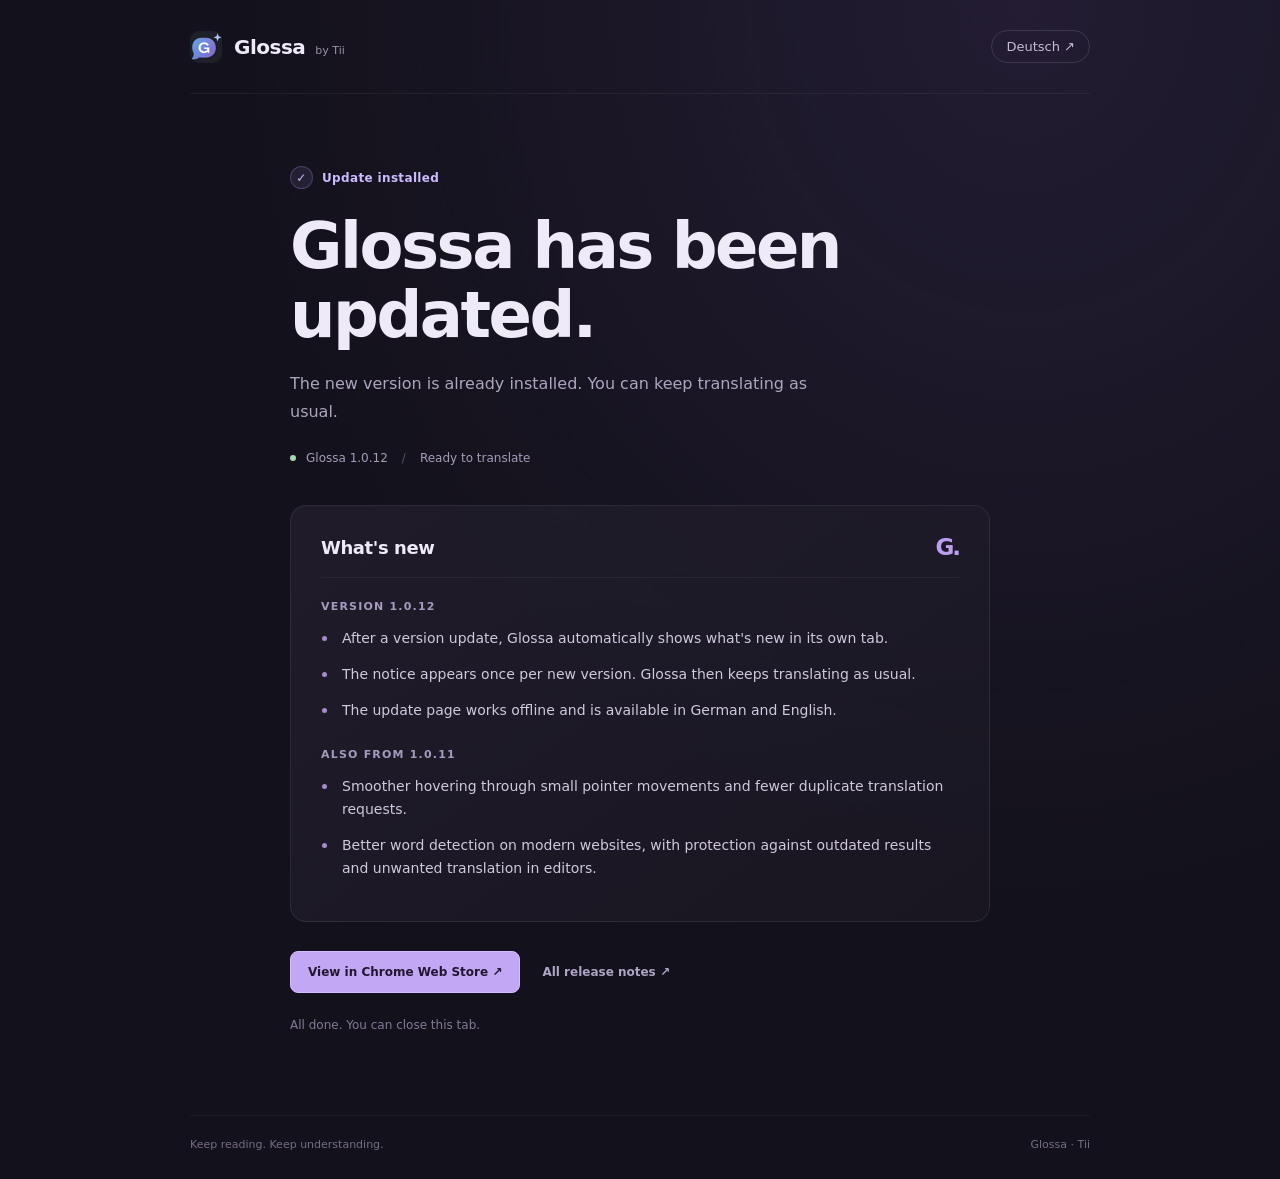
==== updates.html @ 28703925 "Show bundled release notes once after installed updates in v1.0.12" ====
<!DOCTYPE html>
<html lang="de">
<head>
  <meta charset="utf-8" />
  <meta name="viewport" content="width=device-width, initial-scale=1" />
  <meta name="color-scheme" content="dark" />
  <title>Glossa wurde aktualisiert</title>
  <link rel="icon" href="icons/icon48.png" />
  <link rel="stylesheet" href="updates.css" />
  <script src="updates.js" defer></script>
</head>
<body>
  <div class="shell">
    <header>
      <a class="brand" href="https://github.com/TiiTime/Glossa" target="_blank" rel="noopener noreferrer" aria-label="Glossa auf GitHub">
        <img src="icons/icon48.png" alt="" width="32" height="32" />
        <span>Glossa<span class="byline">by Tii</span></span>
      </a>
      <button id="language" type="button" aria-label="Switch to English">English <span aria-hidden="true">↗</span></button>
    </header>
    <main>
      <div class="status"><span aria-hidden="true">✓</span><span id="status">Update installiert</span></div>
      <h1 id="title">Glossa wurde<br />aktualisiert.</h1>
      <p class="intro" id="intro">Die neue Version ist bereits installiert. Du kannst wie gewohnt weiterübersetzen.</p>
      <div class="version-line"><span class="dot" aria-hidden="true"></span><span id="version">Glossa</span><span class="separator">/</span><span id="version-label">Bereit zum Übersetzen</span></div>
      <section class="notes" aria-labelledby="notes-title">
        <div class="section-heading"><h2 id="notes-title">Das ist neu</h2><span class="small-mark" aria-hidden="true">G.</span></div>
        <div id="release-notes" aria-live="polite"><p id="loading">Versionshinweise werden geladen …</p></div>
      </section>
      <div class="actions">
        <a class="primary" id="store" href="https://chromewebstore.google.com/detail/glossa/jopklcgamodpahihakgiogohpiaafamm" target="_blank" rel="noopener noreferrer">Im Chrome Web Store ansehen <span aria-hidden="true">↗</span></a>
        <a class="secondary" id="github" href="https://github.com/TiiTime/Glossa/releases" target="_blank" rel="noopener noreferrer">Alle Versionshinweise <span aria-hidden="true">↗</span></a>
      </div>
      <p class="hint" id="hint">Alles erledigt. Du kannst diesen Tab schließen.</p>
    </main>
    <footer><span id="footer">Einfach lesen. Einfach verstehen.</span><span>Glossa · Tii</span></footer>
  </div>
</body>
</html>
---- updates.css ----
:root{font-family:"Segoe UI",system-ui,sans-serif;color:#eeeaf8;background:#13111b;font-synthesis:none;color-scheme:dark}
*{box-sizing:border-box}
body{margin:0;background:radial-gradient(ellipse at 80% 0,rgba(148,110,223,.12),transparent 55%),#13111b;min-height:100vh}
a{color:inherit;text-decoration:none}
button,a{-webkit-tap-highlight-color:transparent}
a:focus-visible,button:focus-visible{outline:3px solid #c5b0ff;outline-offset:5px}
.shell{max-width:980px;margin:0 auto;padding:0 40px}
header{display:flex;align-items:center;justify-content:space-between;padding:30px 0;border-bottom:1px solid #ffffff0d}
.brand{display:flex;gap:12px;align-items:center;font-size:20px;font-weight:650;letter-spacing:-.5px}
.brand img{border-radius:9px}.byline{font-size:11px;color:#9992a9;font-weight:400;letter-spacing:0;margin-left:10px}
button{font:inherit;font-size:13px;color:#c4bdd4;background:transparent;border:1px solid #ffffff20;border-radius:20px;padding:8px 14px;cursor:pointer}
button span{margin-left:10px}button:hover{background:#ffffff08}
main{max-width:700px;margin:72px auto 80px}
.status{display:inline-flex;align-items:center;gap:9px;font-size:12px;color:#cdbbff;font-weight:600;letter-spacing:.35px}
.status>span:first-child{display:grid;place-items:center;width:23px;height:23px;background:#b699fa1a;border:1px solid #b699fa40;border-radius:50%}
h1{font-size:clamp(38px,6vw,64px);line-height:1.08;letter-spacing:-2.5px;font-weight:650;margin:23px 0 20px;max-width:650px}
.intro{max-width:530px;font-size:16px;line-height:1.75;color:#ada5be;margin:0}
.version-line{display:flex;gap:10px;align-items:center;margin:25px 0 40px;font-size:12px;color:#a69bb9;flex-wrap:wrap}.dot{width:6px;height:6px;border-radius:50%;background:#a8d8b0}.separator{color:#554c64;margin:0 4px}
.notes{border:1px solid #ffffff14;border-radius:16px;background:linear-gradient(145deg,#24202fbb,#1b1824bb);padding:28px 30px}
.section-heading{display:flex;align-items:center;justify-content:space-between;border-bottom:1px solid #ffffff0d;padding-bottom:17px;margin-bottom:22px}
h2{font-size:18px;letter-spacing:-.4px;margin:0;font-weight:600}.small-mark{font-weight:650;color:#bba0f0;font-size:23px;letter-spacing:-2px}
h3{font-size:11px;text-transform:uppercase;letter-spacing:1.2px;color:#a79abf;font-weight:600;margin:25px 0 14px}
.release-group:first-child h3{margin-top:0}ul{list-style:none;padding:0;margin:0}li{position:relative;padding-left:21px;margin:13px 0;font-size:14px;line-height:1.65;color:#d0c8de}li::before{content:"";position:absolute;left:1px;top:9px;width:5px;height:5px;border-radius:50%;background:#a78bcf}
.actions{display:flex;align-items:center;gap:22px;flex-wrap:wrap;margin-top:29px;font-size:12px;font-weight:600}.actions span{margin-left:10px}
.primary{padding:13px 17px;background:#c2a7f4;color:#21172f;border:1px solid #d4bcff;border-radius:8px}.primary:hover{background:#d2baff}.secondary{color:#b0a4c5}.secondary:hover{color:#eeeaf8}
.hint{font-size:12px;color:#857a96;margin-top:23px;line-height:1.6}footer{display:flex;justify-content:space-between;gap:20px;padding:22px 0 28px;border-top:1px solid #ffffff0d;color:#776d87;font-size:11px}
@media(max-width:600px){.shell{padding:0 22px}header{padding:22px 0}main{margin:45px auto 52px}h1{letter-spacing:-1.5px}.notes{padding:22px 20px}.actions{align-items:flex-start;flex-direction:column;gap:20px}footer{flex-direction:column;gap:8px}.byline{display:none}}
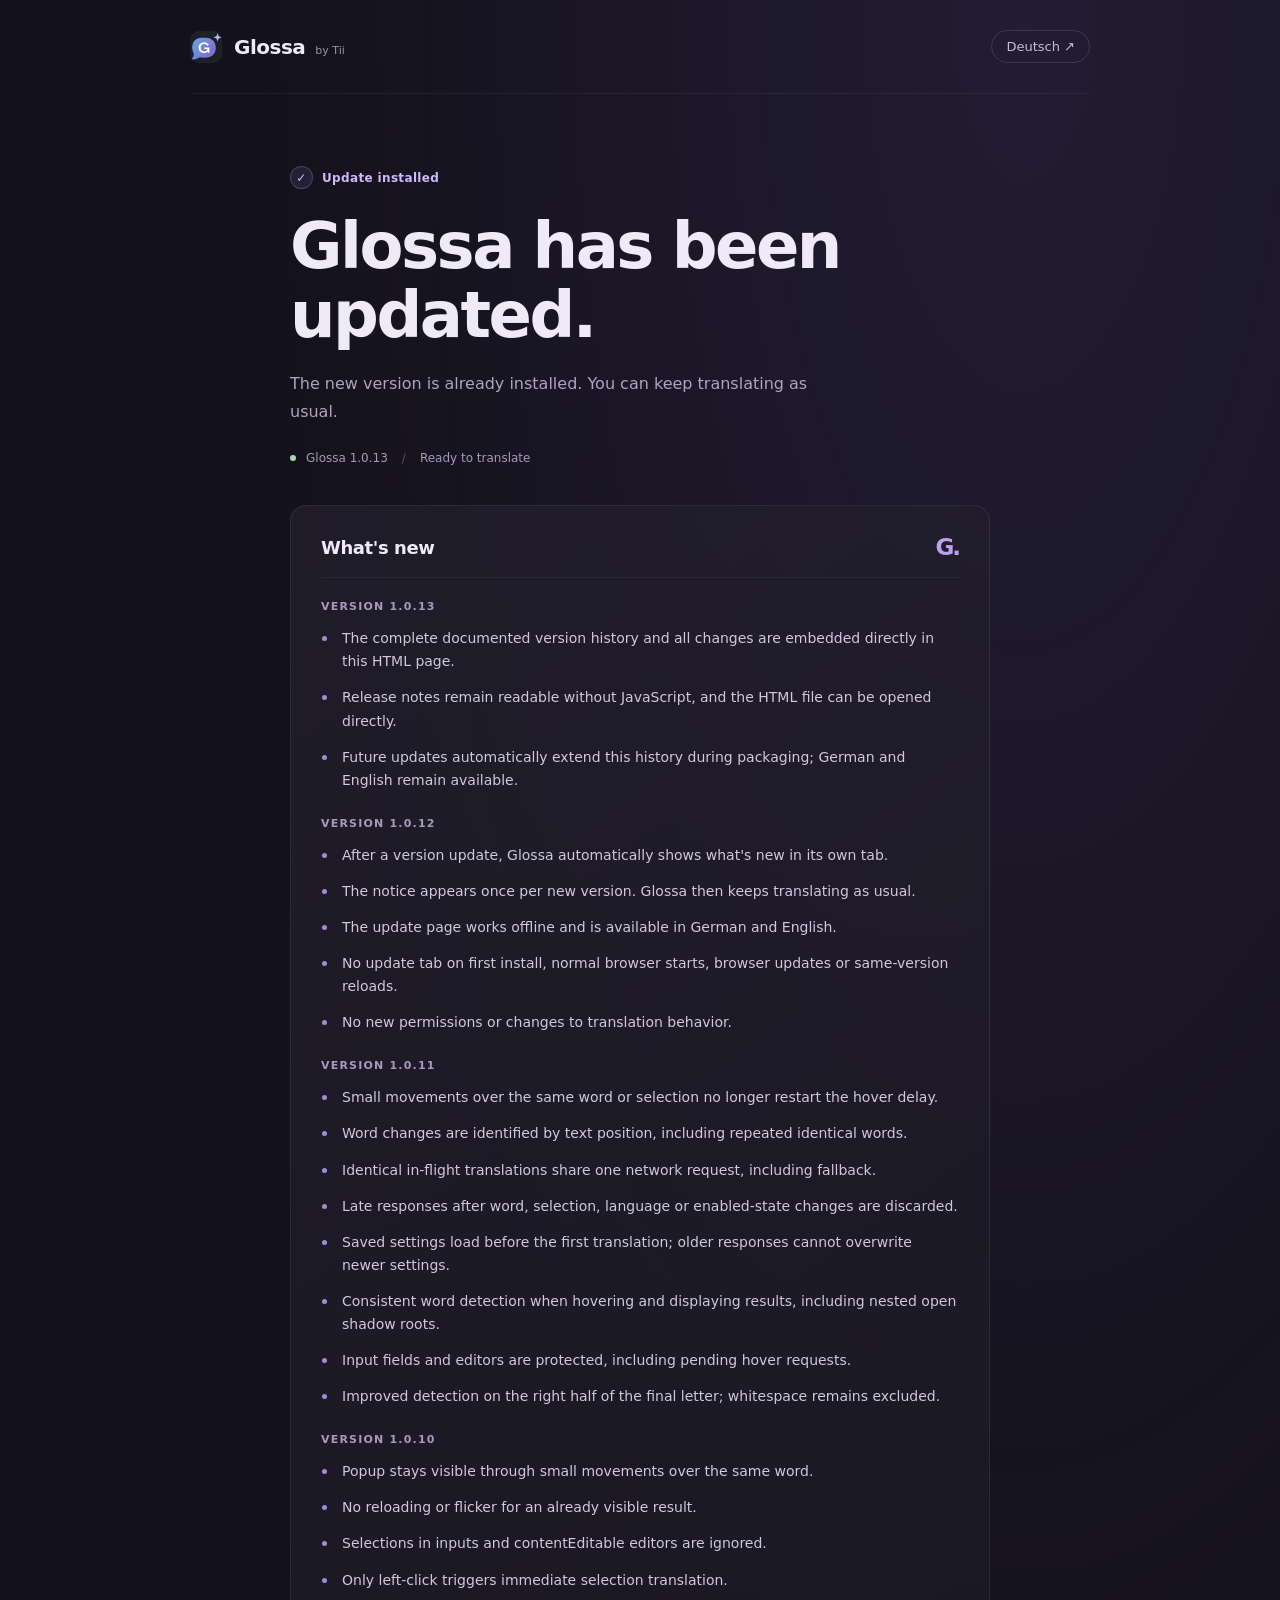
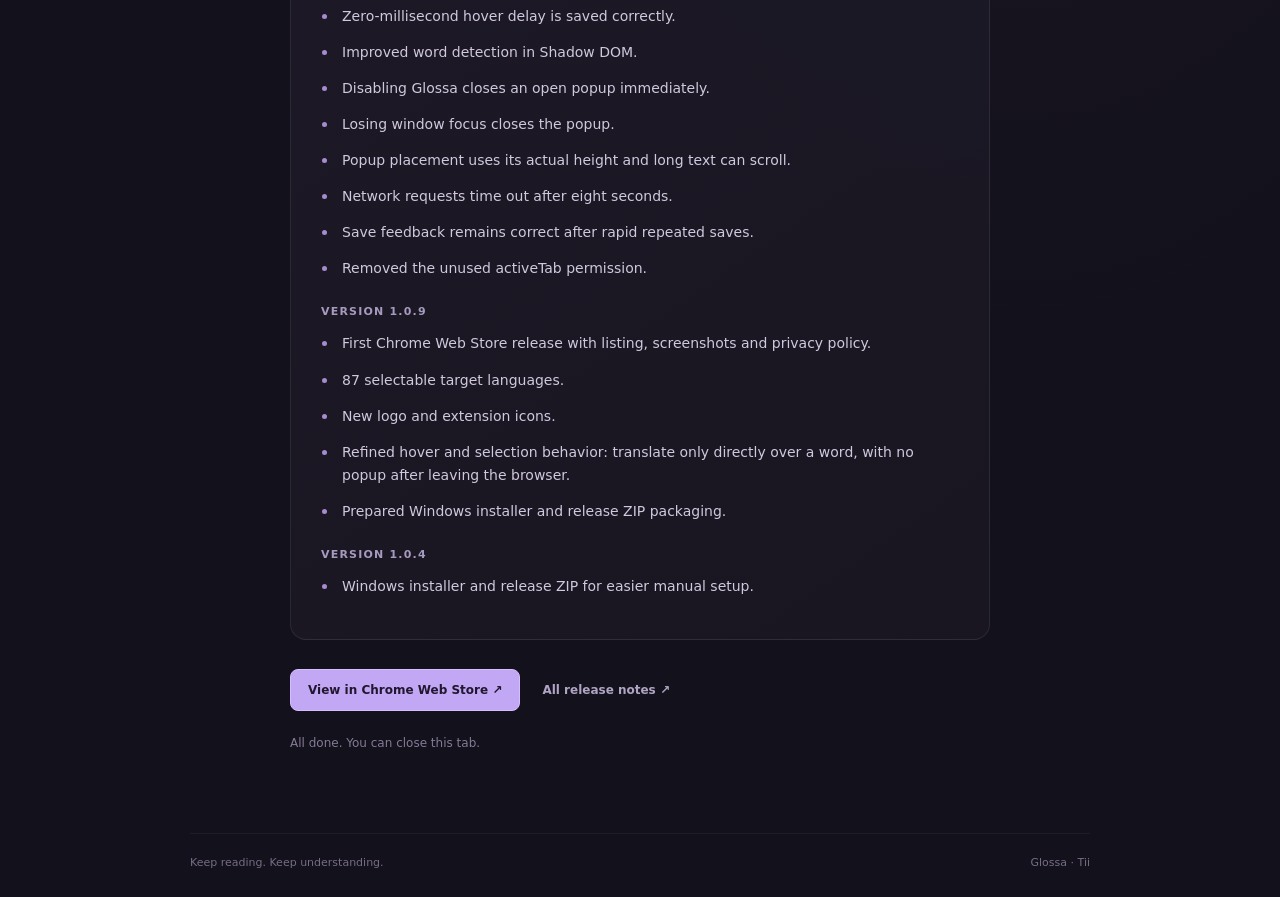
==== commit b10584d9: "Embed complete release history directly in updates.html for v1.0.13" ====
--- a/updates.html
+++ b/updates.html
@@ -20,12 +20,49 @@
     </header>
     <main>
       <div class="status"><span aria-hidden="true">✓</span><span id="status">Update installiert</span></div>
-      <h1 id="title">Glossa wurde<br />aktualisiert.</h1>
+      <h1 id="title">Glossa wurde<br /> aktualisiert.</h1>
       <p class="intro" id="intro">Die neue Version ist bereits installiert. Du kannst wie gewohnt weiterübersetzen.</p>
       <div class="version-line"><span class="dot" aria-hidden="true"></span><span id="version">Glossa</span><span class="separator">/</span><span id="version-label">Bereit zum Übersetzen</span></div>
       <section class="notes" aria-labelledby="notes-title">
         <div class="section-heading"><h2 id="notes-title">Das ist neu</h2><span class="small-mark" aria-hidden="true">G.</span></div>
-        <div id="release-notes" aria-live="polite"><p id="loading">Versionshinweise werden geladen …</p></div>
+        <div id="release-notes" aria-live="polite">
+<!-- release-notes:start -->
+<section class="release-group" data-release-version="1.0.13"><h3>Version 1.0.13</h3><ul><li data-en="The complete documented version history and all changes are embedded directly in this HTML page.">Die vollst&#228;ndige dokumentierte Versionshistorie mit allen &#196;nderungen steht direkt in dieser HTML-Seite.</li>
+<li data-en="Release notes remain readable without JavaScript, and the HTML file can be opened directly.">Die Versionshinweise sind auch ohne JavaScript lesbar. Die HTML-Datei kann direkt ge&#246;ffnet werden.</li>
+<li data-en="Future updates automatically extend this history during packaging; German and English remain available.">K&#252;nftige Updates erg&#228;nzen diese Historie automatisch beim Paketbau; Deutsch und Englisch bleiben verf&#252;gbar.</li></ul></section>
+<section class="release-group" data-release-version="1.0.12"><h3>Version 1.0.12</h3><ul><li data-en="After a version update, Glossa automatically shows what&#39;s new in its own tab.">Nach einem Versionsupdate zeigt Glossa automatisch die Neuerungen in einem eigenen Tab.</li>
+<li data-en="The notice appears once per new version. Glossa then keeps translating as usual.">Der Hinweis erscheint einmal pro neuer Version. Danach &#252;bersetzt Glossa wie gewohnt weiter.</li>
+<li data-en="The update page works offline and is available in German and English.">Die Update-Seite funktioniert auch offline und ist auf Deutsch und Englisch verf&#252;gbar.</li>
+<li data-en="No update tab on first install, normal browser starts, browser updates or same-version reloads.">Kein Update-Tab bei Erstinstallation, normalen Browserstarts, Browserupdates oder Neuladen derselben Version.</li>
+<li data-en="No new permissions or changes to translation behavior.">Keine neuen Berechtigungen oder &#196;nderungen am &#220;bersetzungsverhalten.</li></ul></section>
+<section class="release-group" data-release-version="1.0.11"><h3>Version 1.0.11</h3><ul><li data-en="Small movements over the same word or selection no longer restart the hover delay.">Kleine Mausbewegungen auf demselben Wort oder derselben Markierung setzen die Hover-Wartezeit nicht mehr zur&#252;ck.</li>
+<li data-en="Word changes are identified by text position, including repeated identical words.">Wortwechsel werden anhand der Textposition erkannt, auch bei identischen W&#246;rtern an verschiedenen Stellen.</li>
+<li data-en="Identical in-flight translations share one network request, including fallback.">Identische laufende &#220;bersetzungsanfragen teilen sich einen Netzwerkaufruf einschlie&#223;lich API-Fallback.</li>
+<li data-en="Late responses after word, selection, language or enabled-state changes are discarded.">Versp&#228;tete Antworten nach Wort-, Markierungs- oder Sprachwechsel sowie nach dem Ausschalten werden verworfen.</li>
+<li data-en="Saved settings load before the first translation; older responses cannot overwrite newer settings.">Gespeicherte Einstellungen werden vor der ersten &#220;bersetzung geladen; &#228;ltere Antworten &#252;berschreiben keine neueren Einstellungen.</li>
+<li data-en="Consistent word detection when hovering and displaying results, including nested open shadow roots.">Einheitliche Worterkennung beim Hover und beim Anzeigen des Ergebnisses, auch in verschachtelten offenen Shadow Roots.</li>
+<li data-en="Input fields and editors are protected, including pending hover requests.">Eingabefelder und Editoren werden beim Hover einschlie&#223;lich laufender Anfragen gesch&#252;tzt.</li>
+<li data-en="Improved detection on the right half of the final letter; whitespace remains excluded.">Worterkennung an der rechten H&#228;lfte des letzten Buchstabens verbessert; Leerraum bleibt ausgeschlossen.</li></ul></section>
+<section class="release-group" data-release-version="1.0.10"><h3>Version 1.0.10</h3><ul><li data-en="Popup stays visible through small movements over the same word.">Popup bleibt bei kleinen Mausbewegungen auf demselben Wort sichtbar.</li>
+<li data-en="No reloading or flicker for an already visible result.">Kein erneutes Laden oder Flackern bei bereits sichtbarem Ergebnis.</li>
+<li data-en="Selections in inputs and contentEditable editors are ignored.">Markierungen in Eingabefeldern und contentEditable-Editoren werden ignoriert.</li>
+<li data-en="Only left-click triggers immediate selection translation.">Nur Linksklick l&#246;st die Sofort-&#220;bersetzung aus.</li>
+<li data-en="Zero-millisecond hover delay is saved correctly.">Hover-Verz&#246;gerung 0 ms wird korrekt gespeichert.</li>
+<li data-en="Improved word detection in Shadow DOM.">Verbesserte Worterkennung in Shadow DOM.</li>
+<li data-en="Disabling Glossa closes an open popup immediately.">Ausschalten schlie&#223;t ein offenes Popup sofort.</li>
+<li data-en="Losing window focus closes the popup.">Fenster-Fokusverlust schlie&#223;t das Popup.</li>
+<li data-en="Popup placement uses its actual height and long text can scroll.">Popup-Position ber&#252;cksichtigt die tats&#228;chliche H&#246;he und lange Texte sind scrollbar.</li>
+<li data-en="Network requests time out after eight seconds.">Netzwerkanfragen brechen nach acht Sekunden ab.</li>
+<li data-en="Save feedback remains correct after rapid repeated saves.">Die Speichermeldung bleibt auch bei schnellem wiederholtem Speichern korrekt.</li>
+<li data-en="Removed the unused activeTab permission.">Die ungenutzte Berechtigung activeTab wurde entfernt.</li></ul></section>
+<section class="release-group" data-release-version="1.0.9"><h3>Version 1.0.9</h3><ul><li data-en="First Chrome Web Store release with listing, screenshots and privacy policy.">Erste Ver&#246;ffentlichung im Chrome Web Store mit Listing, Screenshots und Datenschutzerkl&#228;rung.</li>
+<li data-en="87 selectable target languages.">87 ausw&#228;hlbare Zielsprachen.</li>
+<li data-en="New logo and extension icons.">Neues Logo und neue Erweiterungs-Icons.</li>
+<li data-en="Refined hover and selection behavior: translate only directly over a word, with no popup after leaving the browser.">Hover- und Markierungsverhalten &#252;berarbeitet: &#220;bersetzung nur direkt auf einem Wort, kein Popup nach Verlassen des Browsers.</li>
+<li data-en="Prepared Windows installer and release ZIP packaging.">Windows-Installer und Release-ZIP-Paketierung vorbereitet.</li></ul></section>
+<section class="release-group" data-release-version="1.0.4"><h3>Version 1.0.4</h3><ul><li data-en="Windows installer and release ZIP for easier manual setup.">Windows-Installer und Release-ZIP f&#252;r die einfachere manuelle Einrichtung.</li></ul></section>
+<!-- release-notes:end -->
+        </div>
       </section>
       <div class="actions">
         <a class="primary" id="store" href="https://chromewebstore.google.com/detail/glossa/jopklcgamodpahihakgiogohpiaafamm" target="_blank" rel="noopener noreferrer">Im Chrome Web Store ansehen <span aria-hidden="true">↗</span></a>
